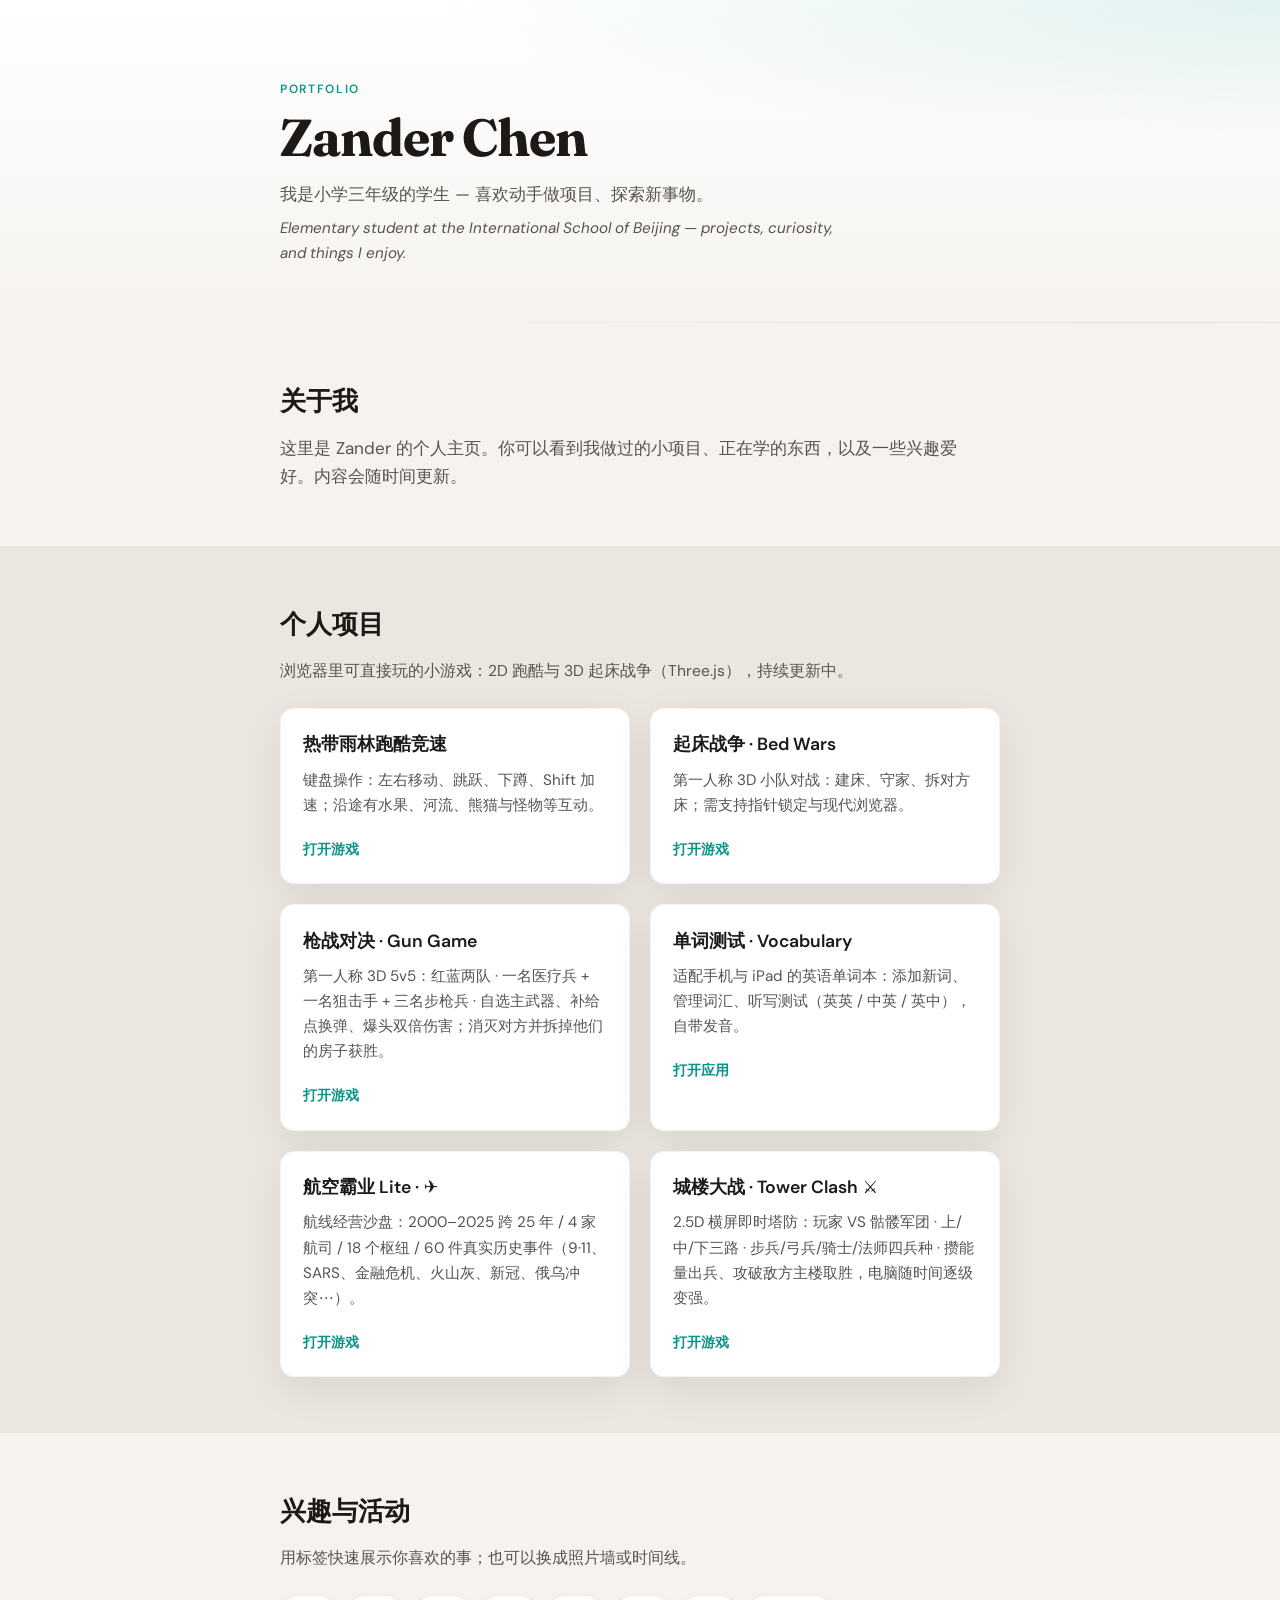
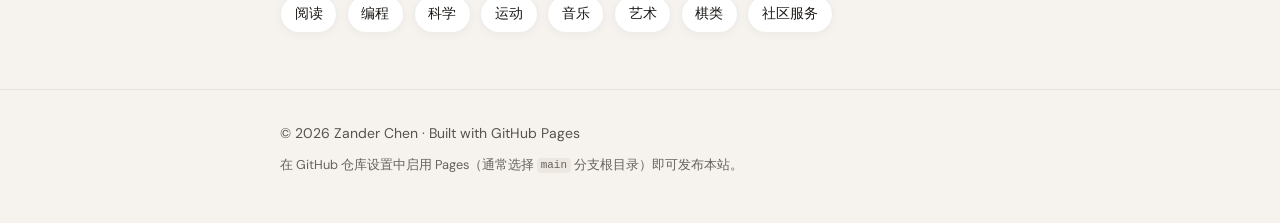
==== index.html @ 089a249d "feat(towerclash): 2.5D 横屏即时塔防新游戏 + 主页卡片 城楼大战 · Tower Clash —— 玩家 VS 骷髅军团，三路战线： - 三路 + 每方 3 城楼 + 主楼；摧" ====
<!DOCTYPE html>
<html lang="zh-Hans">
  <head>
    <meta charset="utf-8" />
    <meta name="viewport" content="width=device-width, initial-scale=1" />
    <meta
      name="description"
      content="Zander Chen — 小学三年级学生，个人项目与兴趣展示。"
    />
    <title>Zander Chen</title>
    <link rel="preconnect" href="https://fonts.googleapis.com" />
    <link rel="preconnect" href="https://fonts.gstatic.com" crossorigin />
    <link
      href="https://fonts.googleapis.com/css2?family=DM+Sans:ital,opsz,wght@0,9..40,400;0,9..40,500;0,9..40,600;0,9..40,700;1,9..40,400&family=Fraunces:opsz,wght@9..144,600;9..144,700&display=swap"
      rel="stylesheet"
    />
    <link rel="stylesheet" href="styles.css" />
  </head>
  <body>
    <a class="skip-link" href="#main">跳到主要内容</a>
    <header class="site-header">
      <div class="wrap">
        <p class="eyebrow">Portfolio</p>
        <h1 class="title">Zander Chen</h1>
        <p class="tagline">
          我是小学三年级的学生 — 喜欢动手做项目、探索新事物。
        </p>
        <p class="tagline-en" lang="en">
          Elementary student at the International School of Beijing — projects,
          curiosity, and things I enjoy.
        </p>
      </div>
    </header>

    <main id="main">
      <section class="section" aria-labelledby="about-heading">
        <div class="wrap">
          <h2 id="about-heading">关于我</h2>
          <p class="lead">
            这里是 Zander 的个人主页。你可以看到我做过的小项目、正在学的东西，以及一些兴趣爱好。内容会随时间更新。
          </p>
        </div>
      </section>

      <section class="section section--tint" aria-labelledby="projects-heading">
        <div class="wrap">
          <h2 id="projects-heading">个人项目</h2>
          <p class="section-intro">
            浏览器里可直接玩的小游戏：2D 跑酷与 3D 起床战争（Three.js），持续更新中。
          </p>
          <ul class="card-grid">
            <li>
              <article class="card">
                <h3>热带雨林跑酷竞速</h3>
                <p>
                  键盘操作：左右移动、跳跃、下蹲、Shift 加速；沿途有水果、河流、熊猫与怪物等互动。
                </p>
                <a class="card-link" href="parkour/parkour-race.html"
                  >打开游戏</a
                >
              </article>
            </li>
            <li>
              <article class="card">
                <h3>起床战争 · Bed Wars</h3>
                <p>
                  第一人称 3D 小队对战：建床、守家、拆对方床；需支持指针锁定与现代浏览器。
                </p>
                <a class="card-link" href="bedwar/index.html">打开游戏</a>
              </article>
            </li>
            <li>
              <article class="card">
                <h3>枪战对决 · Gun Game</h3>
                <p>
                  第一人称 3D 5v5：红蓝两队 · 一名医疗兵 + 一名狙击手 + 三名步枪兵 · 自选主武器、补给点换弹、爆头双倍伤害；消灭对方并拆掉他们的房子获胜。
                </p>
                <a class="card-link" href="gungame/index.html">打开游戏</a>
              </article>
            </li>
            <li>
              <article class="card">
                <h3>单词测试 · Vocabulary</h3>
                <p>
                  适配手机与 iPad 的英语单词本：添加新词、管理词汇、听写测试（英英 / 中英 / 英中），自带发音。
                </p>
                <a class="card-link" href="vocabulary/index.html">打开应用</a>
              </article>
            </li>
            <li>
              <article class="card">
                <h3>航空霸业 Lite · ✈️</h3>
                <p>
                  航线经营沙盘：2000–2025 跨 25 年 / 4 家航司 / 18 个枢纽 / 60 件真实历史事件（9·11、SARS、金融危机、火山灰、新冠、俄乌冲突⋯）。
                </p>
                <a class="card-link" href="airline/index.html">打开游戏</a>
              </article>
            </li>
            <li>
              <article class="card">
                <h3>城楼大战 · Tower Clash ⚔️</h3>
                <p>
                  2.5D 横屏即时塔防：玩家 VS 骷髅军团 · 上/中/下三路 · 步兵/弓兵/骑士/法师四兵种 · 攒能量出兵、攻破敌方主楼取胜，电脑随时间逐级变强。
                </p>
                <a class="card-link" href="towerclash/index.html">打开游戏</a>
              </article>
            </li>
          </ul>
        </div>
      </section>

      <section class="section" aria-labelledby="interests-heading">
        <div class="wrap">
          <h2 id="interests-heading">兴趣与活动</h2>
          <p class="section-intro">
            用标签快速展示你喜欢的事；也可以换成照片墙或时间线。
          </p>
          <ul class="tags" aria-label="兴趣标签">
            <li><span class="tag">阅读</span></li>
            <li><span class="tag">编程</span></li>
            <li><span class="tag">科学</span></li>
            <li><span class="tag">运动</span></li>
            <li><span class="tag">音乐</span></li>
            <li><span class="tag">艺术</span></li>
            <li><span class="tag">棋类</span></li>
            <li><span class="tag">社区服务</span></li>
          </ul>
        </div>
      </section>
    </main>

    <footer class="site-footer">
      <div class="wrap">
        <p>
          © <span id="year"></span> Zander Chen ·
          <span lang="en">Built with GitHub Pages</span>
        </p>
        <p class="footer-note">
          在 GitHub 仓库设置中启用 Pages（通常选择 <code>main</code> 分支根目录）即可发布本站。
        </p>
      </div>
    </footer>
    <script>
      document.getElementById("year").textContent = new Date().getFullYear();
    </script>
  </body>
</html>
---- styles.css ----
:root {
  --bg: #f6f3ef;
  --bg-tint: #ebe6df;
  --ink: #1c1917;
  --muted: #57534e;
  --accent: #0d9488;
  --accent-soft: rgba(13, 148, 136, 0.12);
  --card: #ffffff;
  --shadow: 0 12px 40px rgba(28, 25, 23, 0.08);
  --radius: 14px;
  --font-sans: "DM Sans", system-ui, sans-serif;
  --font-display: "Fraunces", Georgia, serif;
}

*,
*::before,
*::after {
  box-sizing: border-box;
}

html {
  scroll-behavior: smooth;
}

@media (prefers-reduced-motion: reduce) {
  html {
    scroll-behavior: auto;
  }
}

body {
  margin: 0;
  font-family: var(--font-sans);
  font-size: 1.0625rem;
  line-height: 1.65;
  color: var(--ink);
  background: var(--bg);
}

.skip-link {
  position: absolute;
  left: -9999px;
  top: 0;
  padding: 0.75rem 1rem;
  background: var(--ink);
  color: #fff;
  z-index: 100;
}

.skip-link:focus {
  left: 1rem;
  top: 1rem;
}

.wrap {
  width: min(100% - 2rem, 720px);
  margin-inline: auto;
}

.site-header {
  padding: clamp(3rem, 10vw, 5rem) 0 clamp(2.5rem, 6vw, 3.5rem);
  background:
    radial-gradient(
      ellipse 120% 80% at 100% 0%,
      var(--accent-soft),
      transparent 55%
    ),
    linear-gradient(180deg, #fff 0%, var(--bg) 100%);
  border-bottom: 1px solid rgba(28, 25, 23, 0.06);
}

.eyebrow {
  margin: 0 0 0.5rem;
  font-size: 0.75rem;
  font-weight: 600;
  letter-spacing: 0.14em;
  text-transform: uppercase;
  color: var(--accent);
}

.title {
  margin: 0 0 0.75rem;
  font-family: var(--font-display);
  font-size: clamp(2.25rem, 6vw, 3.25rem);
  font-weight: 700;
  line-height: 1.15;
  letter-spacing: -0.02em;
}

.tagline {
  margin: 0 0 0.5rem;
  max-width: 36em;
  color: var(--muted);
}

.tagline-en {
  margin: 0;
  max-width: 38em;
  font-size: 0.95rem;
  color: var(--muted);
  font-style: italic;
}

.nowrap {
  white-space: nowrap;
}

.section {
  padding: clamp(2.5rem, 6vw, 3.5rem) 0;
}

.section--tint {
  background: var(--bg-tint);
}

.section h2 {
  margin: 0 0 0.75rem;
  font-family: var(--font-display);
  font-size: 1.65rem;
  font-weight: 600;
}

.lead,
.section-intro {
  margin: 0;
  color: var(--muted);
  max-width: 40em;
}

.section-intro {
  margin-bottom: 1.5rem;
  font-size: 0.98rem;
}

.card-grid {
  list-style: none;
  margin: 0;
  padding: 0;
  display: grid;
  gap: 1.25rem;
}

@media (min-width: 560px) {
  .card-grid {
    grid-template-columns: repeat(auto-fill, minmax(260px, 1fr));
  }
}

.card {
  height: 100%;
  margin: 0;
  padding: 1.35rem 1.4rem;
  background: var(--card);
  border-radius: var(--radius);
  box-shadow: var(--shadow);
  border: 1px solid rgba(28, 25, 23, 0.05);
  transition: transform 0.2s ease, box-shadow 0.2s ease;
}

.card:hover {
  transform: translateY(-2px);
  box-shadow: 0 16px 48px rgba(28, 25, 23, 0.1);
}

@media (prefers-reduced-motion: reduce) {
  .card:hover {
    transform: none;
  }
}

.card h3 {
  margin: 0 0 0.5rem;
  font-size: 1.1rem;
  font-weight: 600;
}

.card p {
  margin: 0 0 1rem;
  font-size: 0.95rem;
  color: var(--muted);
}

.card-link {
  font-weight: 600;
  font-size: 0.9rem;
  color: var(--accent);
  text-decoration: none;
}

.card-link:hover {
  text-decoration: underline;
}

.card-link--soon {
  opacity: 0.55;
  cursor: default;
}

.tags {
  list-style: none;
  margin: 0;
  padding: 0;
  display: flex;
  flex-wrap: wrap;
  gap: 0.6rem;
}

.tag {
  display: inline-block;
  padding: 0.4rem 0.85rem;
  font-size: 0.9rem;
  font-weight: 500;
  background: var(--card);
  border-radius: 999px;
  border: 1px solid rgba(28, 25, 23, 0.08);
  box-shadow: 0 2px 8px rgba(28, 25, 23, 0.04);
}

.site-footer {
  padding: 2rem 0 2.5rem;
  border-top: 1px solid rgba(28, 25, 23, 0.08);
  font-size: 0.875rem;
  color: var(--muted);
}

.site-footer p {
  margin: 0 0 0.5rem;
}

.footer-note {
  max-width: 40em;
  font-size: 0.8rem;
  opacity: 0.9;
}

.site-footer code {
  font-size: 0.85em;
  padding: 0.1em 0.35em;
  background: var(--bg-tint);
  border-radius: 4px;
}
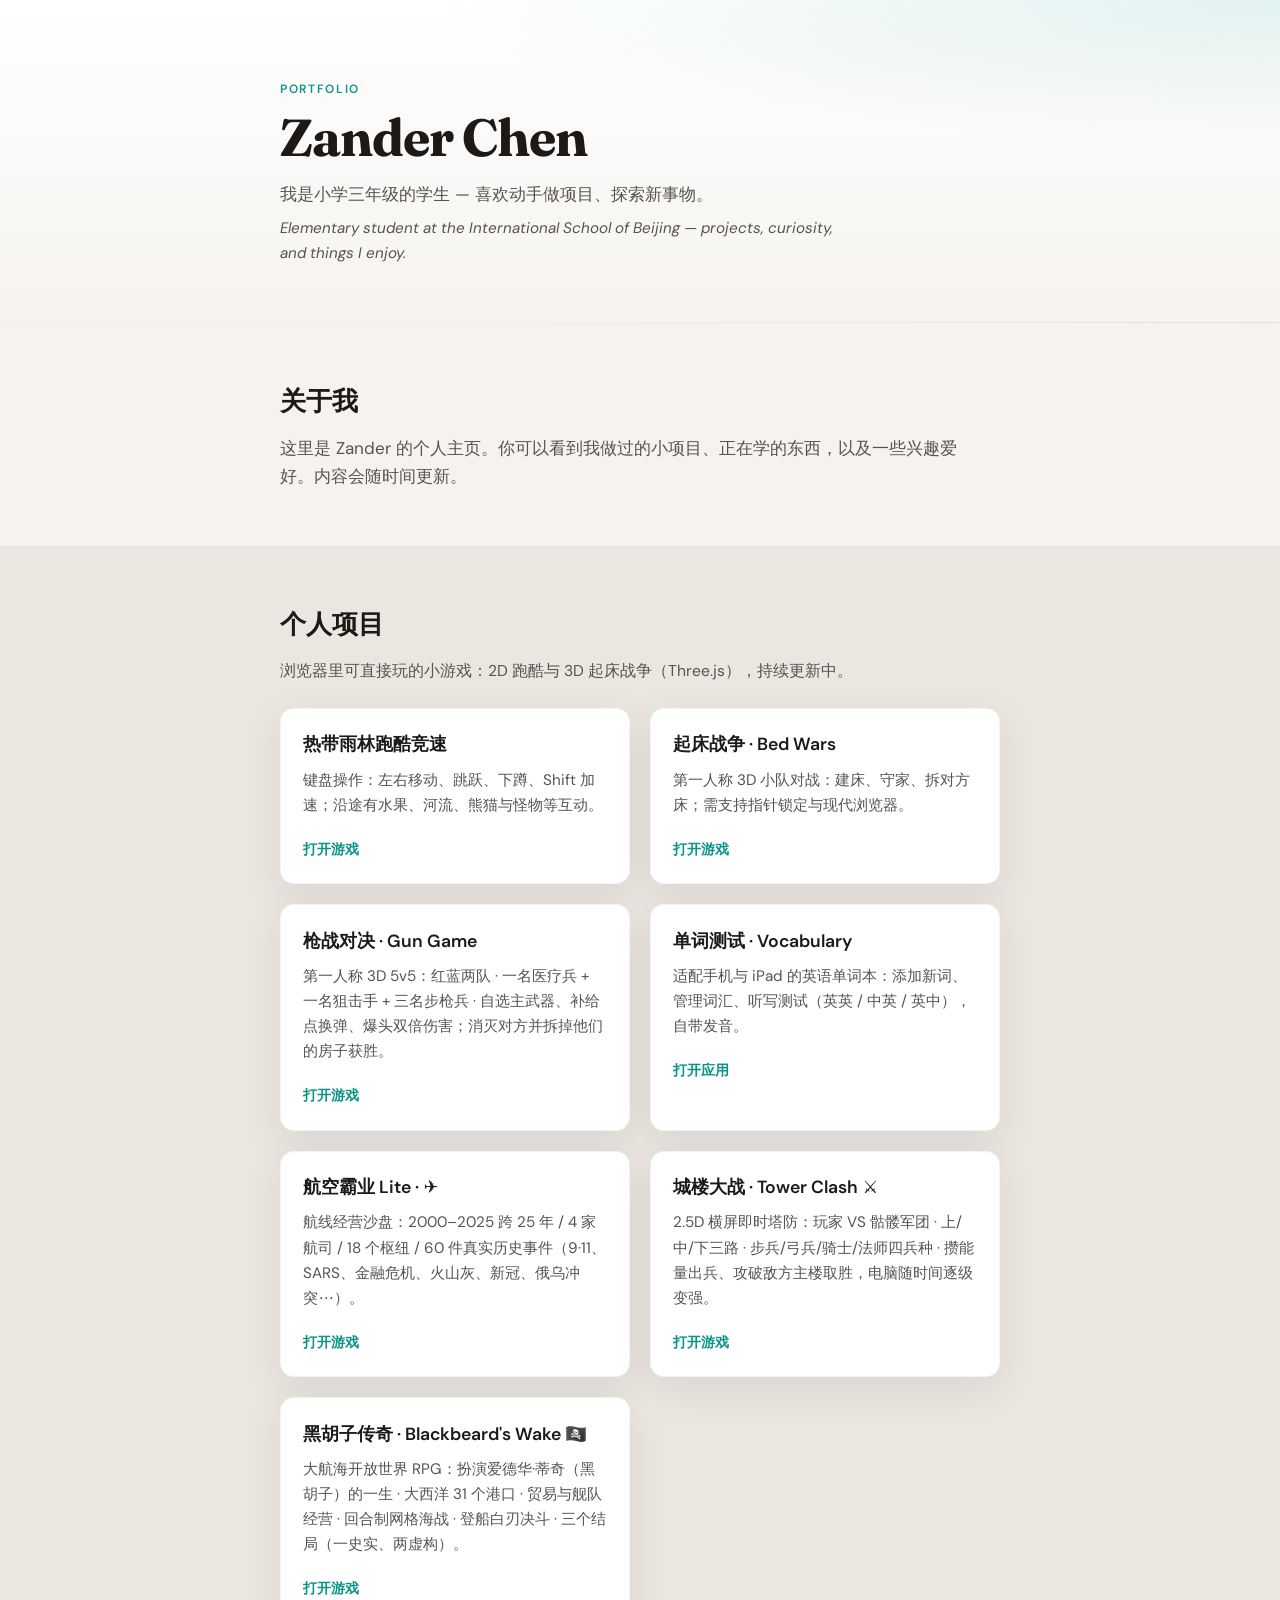
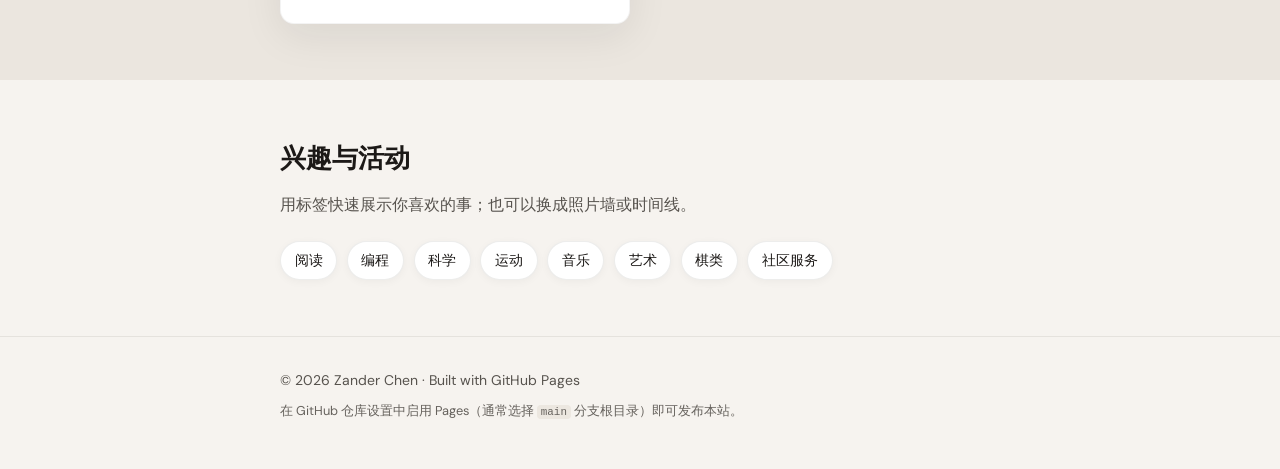
==== commit 6202d234: "feat(blackbeard): 新增大航海开放世界 RPG「黑胡子传奇」+ 主页卡片 以《大航海时代2》为模板，主线扮演爱德华·蒂奇（黑胡子）一生，含三个结局： - 主线 7 章：布里斯托尔学徒 " ====
--- a/index.html
+++ b/index.html
@@ -105,6 +105,15 @@
                 <a class="card-link" href="towerclash/index.html">打开游戏</a>
               </article>
             </li>
+            <li>
+              <article class="card">
+                <h3>黑胡子传奇 · Blackbeard's Wake 🏴‍☠️</h3>
+                <p>
+                  大航海开放世界 RPG：扮演爱德华·蒂奇（黑胡子）的一生 · 大西洋 31 个港口 · 贸易与舰队经营 · 回合制网格海战 · 登船白刃决斗 · 三个结局（一史实、两虚构）。
+                </p>
+                <a class="card-link" href="blackbeard/index.html">打开游戏</a>
+              </article>
+            </li>
           </ul>
         </div>
       </section>
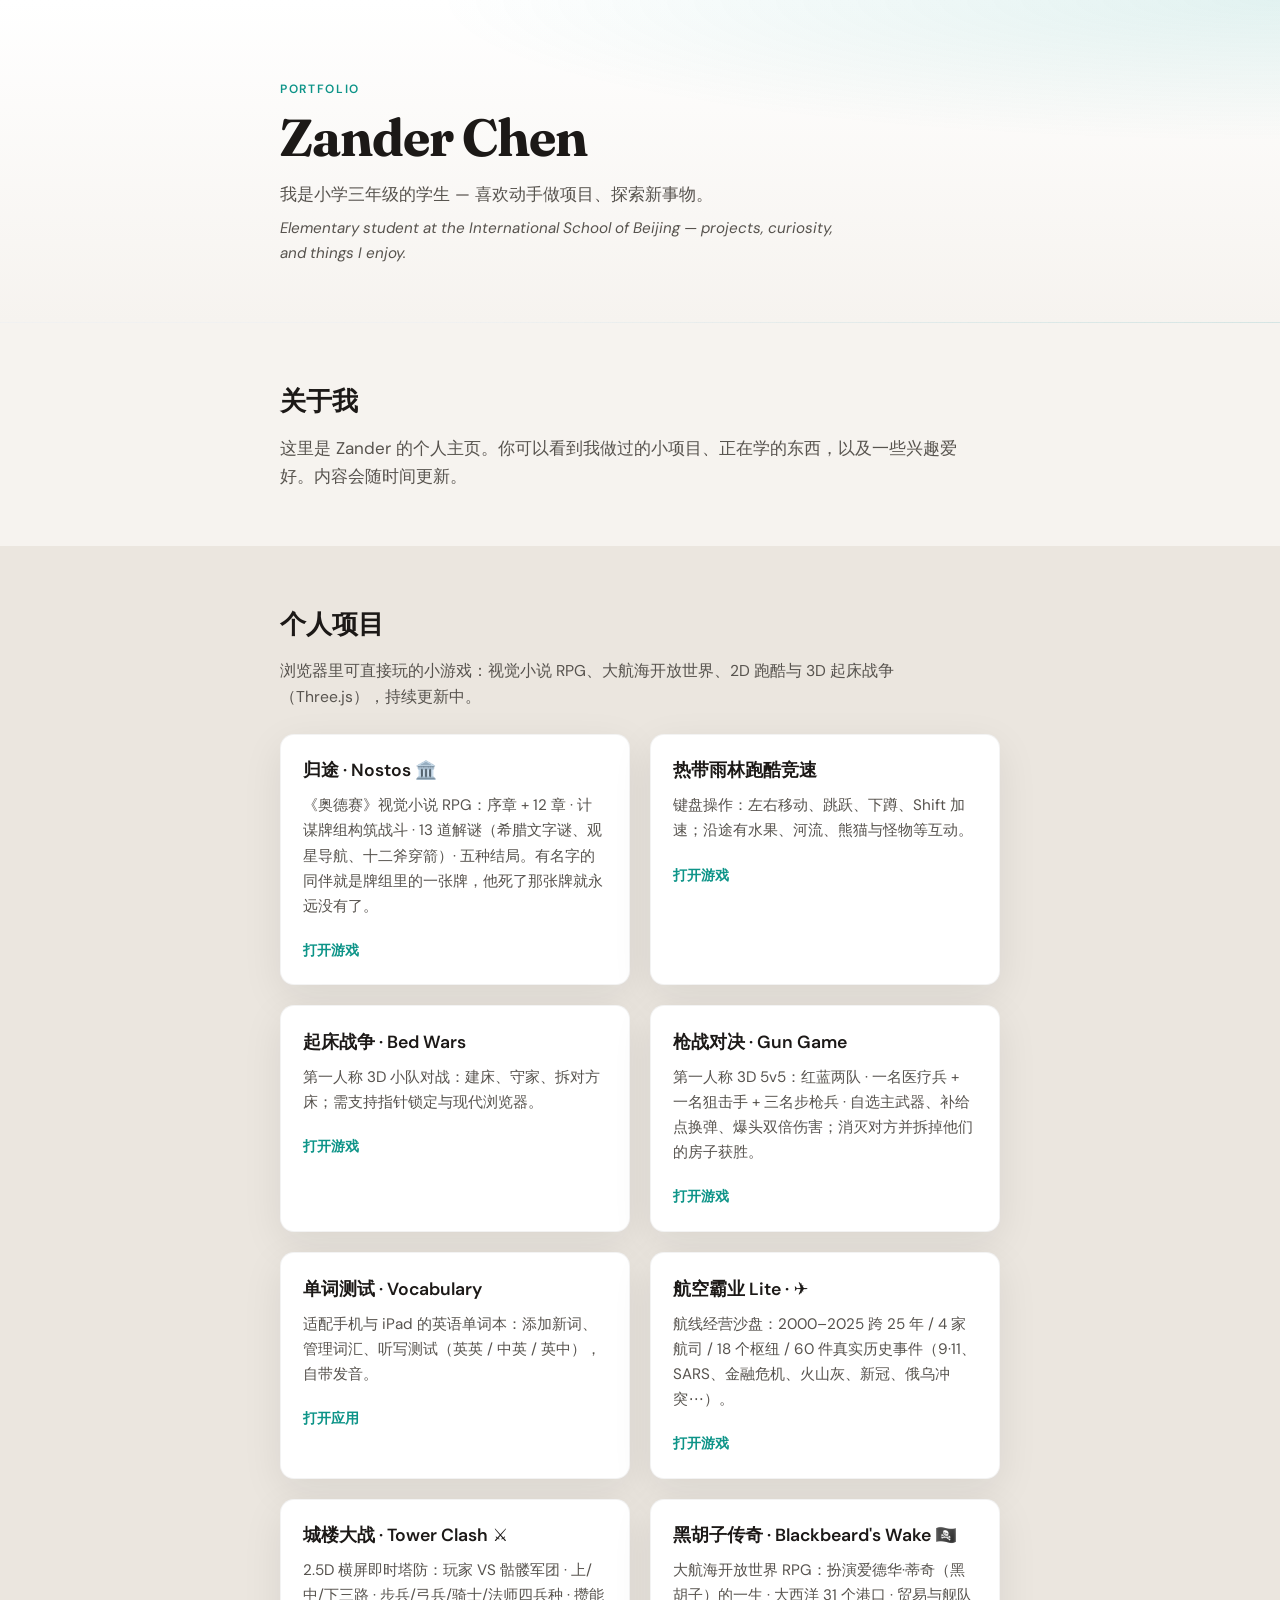
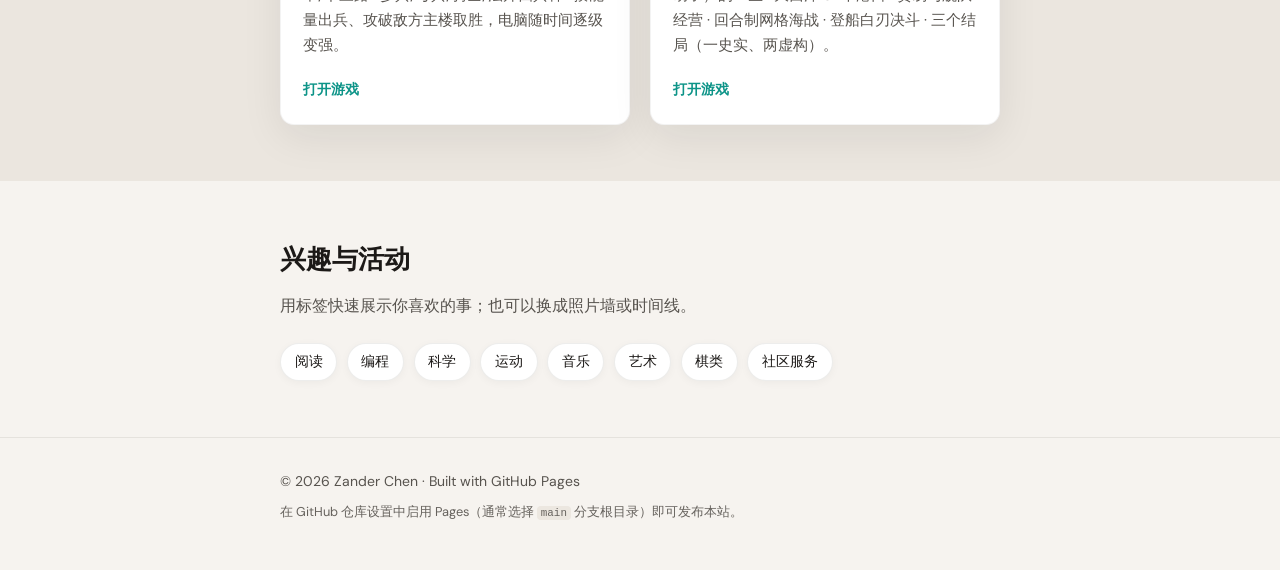
==== commit 27634973: "feat(odyssey): 新增《奥德赛》视觉小说 RPG「归途 · Nostos」+ 主页卡片 序章 + 12 章 + 尾声，五种结局。全部画面用 canvas 程序化绘制， 零图片/音频资源（沿" ====
--- a/index.html
+++ b/index.html
@@ -46,9 +46,19 @@
         <div class="wrap">
           <h2 id="projects-heading">个人项目</h2>
           <p class="section-intro">
-            浏览器里可直接玩的小游戏：2D 跑酷与 3D 起床战争（Three.js），持续更新中。
+            浏览器里可直接玩的小游戏：视觉小说 RPG、大航海开放世界、2D 跑酷与 3D 起床战争（Three.js），持续更新中。
           </p>
           <ul class="card-grid">
+            <li>
+              <article class="card">
+                <h3>归途 · Nostos 🏛️</h3>
+                <p>
+                  《奥德赛》视觉小说 RPG：序章 + 12 章 · 计谋牌组构筑战斗 · 13 道解谜（希腊文字谜、观星导航、十二斧穿箭）·
+                  五种结局。有名字的同伴就是牌组里的一张牌，他死了那张牌就永远没有了。
+                </p>
+                <a class="card-link" href="odyssey/index.html">打开游戏</a>
+              </article>
+            </li>
             <li>
               <article class="card">
                 <h3>热带雨林跑酷竞速</h3>
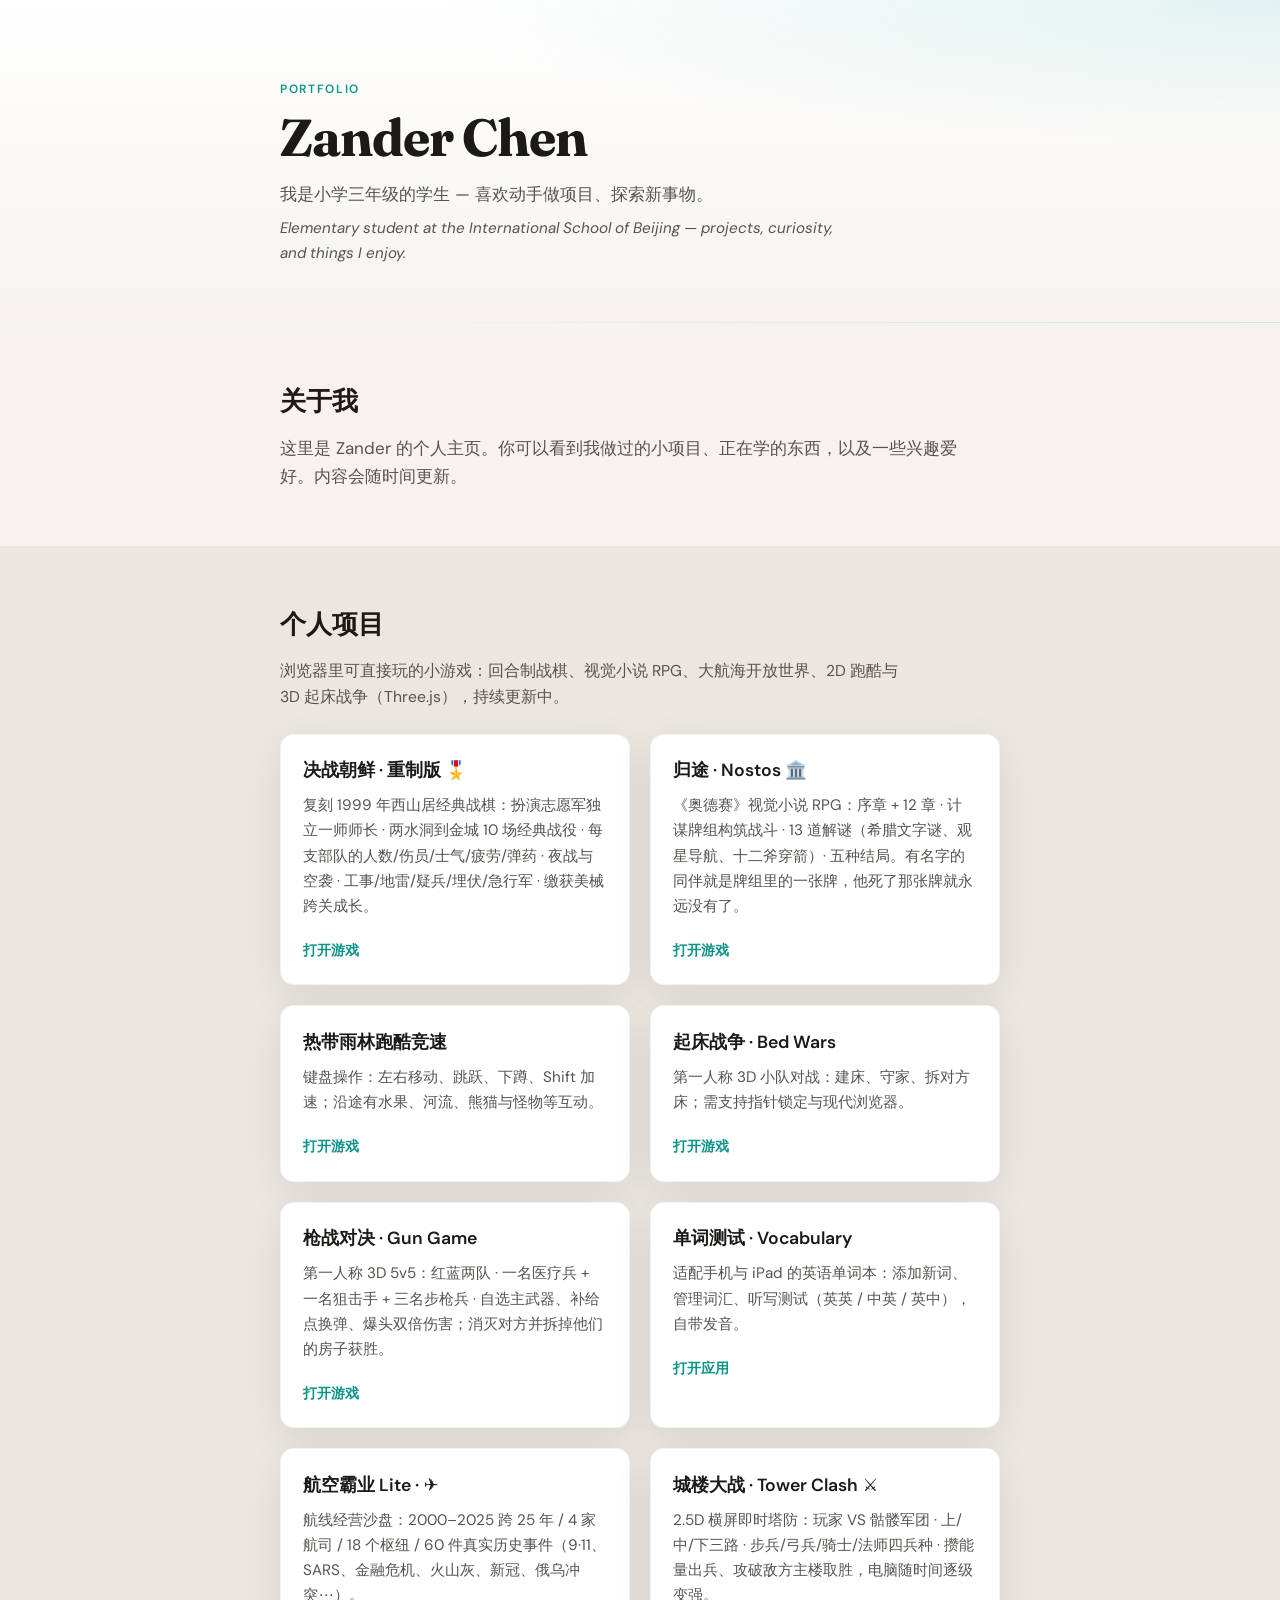
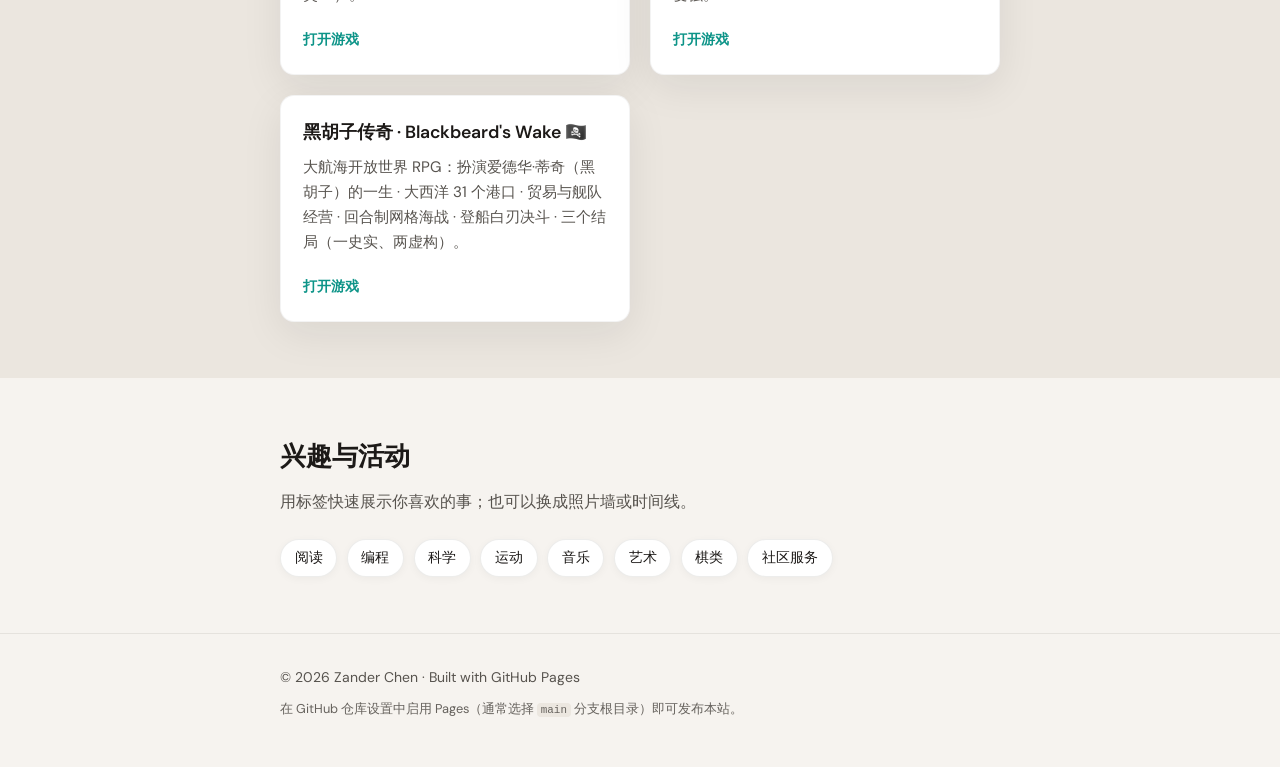
==== commit 3fdbf83f: "feat(korea): 新增《决战朝鲜》回合制战棋重制版 + 主页卡片 复刻 1999 年西山居《决战朝鲜》的玩法：扮演志愿军独立一师师长（主角兵种四选一）， 带成天舒/傅国梓/岳纫/杜乐辉四名部下" ====
--- a/index.html
+++ b/index.html
@@ -46,9 +46,18 @@
         <div class="wrap">
           <h2 id="projects-heading">个人项目</h2>
           <p class="section-intro">
-            浏览器里可直接玩的小游戏：视觉小说 RPG、大航海开放世界、2D 跑酷与 3D 起床战争（Three.js），持续更新中。
+            浏览器里可直接玩的小游戏：回合制战棋、视觉小说 RPG、大航海开放世界、2D 跑酷与 3D 起床战争（Three.js），持续更新中。
           </p>
           <ul class="card-grid">
+            <li>
+              <article class="card">
+                <h3>决战朝鲜 · 重制版 🎖️</h3>
+                <p>
+                  复刻 1999 年西山居经典战棋：扮演志愿军独立一师师长 · 两水洞到金城 10 场经典战役 · 每支部队的人数/伤员/士气/疲劳/弹药 · 夜战与空袭 · 工事/地雷/疑兵/埋伏/急行军 · 缴获美械跨关成长。
+                </p>
+                <a class="card-link" href="korea/index.html">打开游戏</a>
+              </article>
+            </li>
             <li>
               <article class="card">
                 <h3>归途 · Nostos 🏛️</h3>
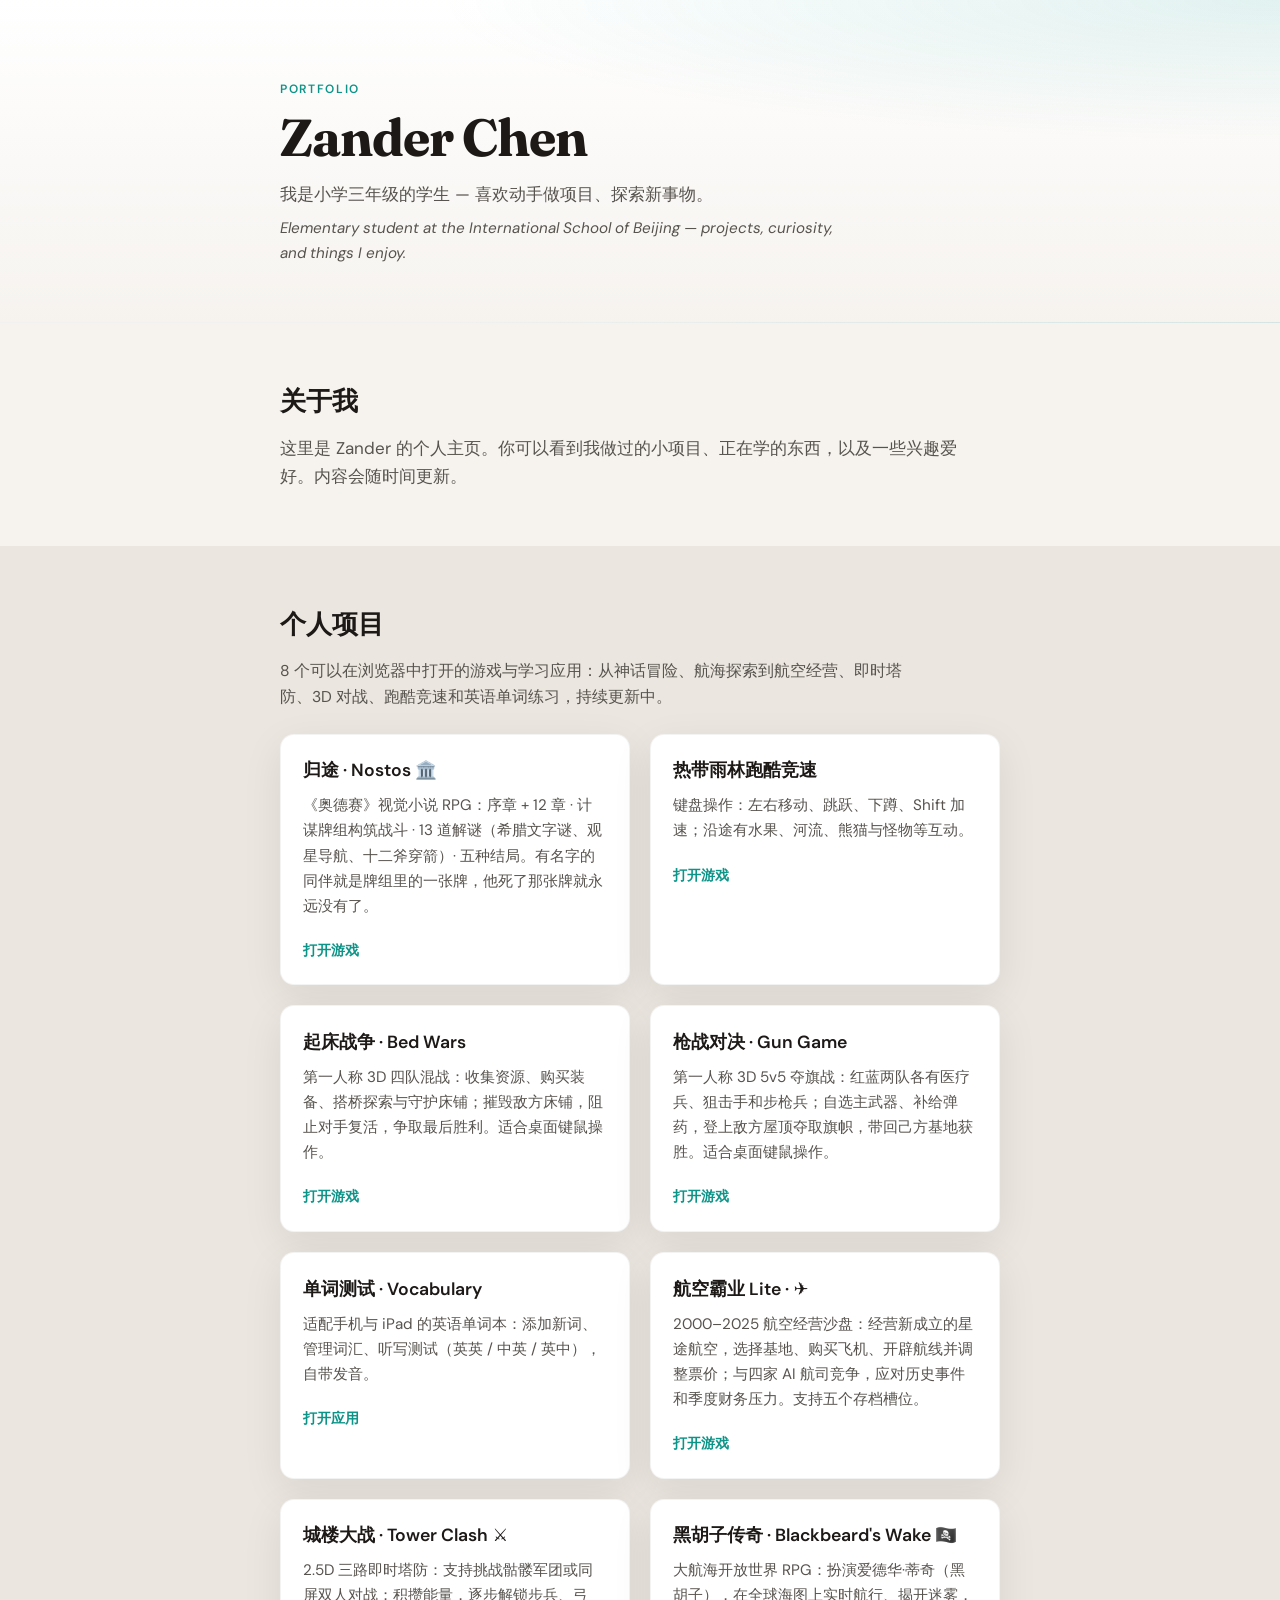
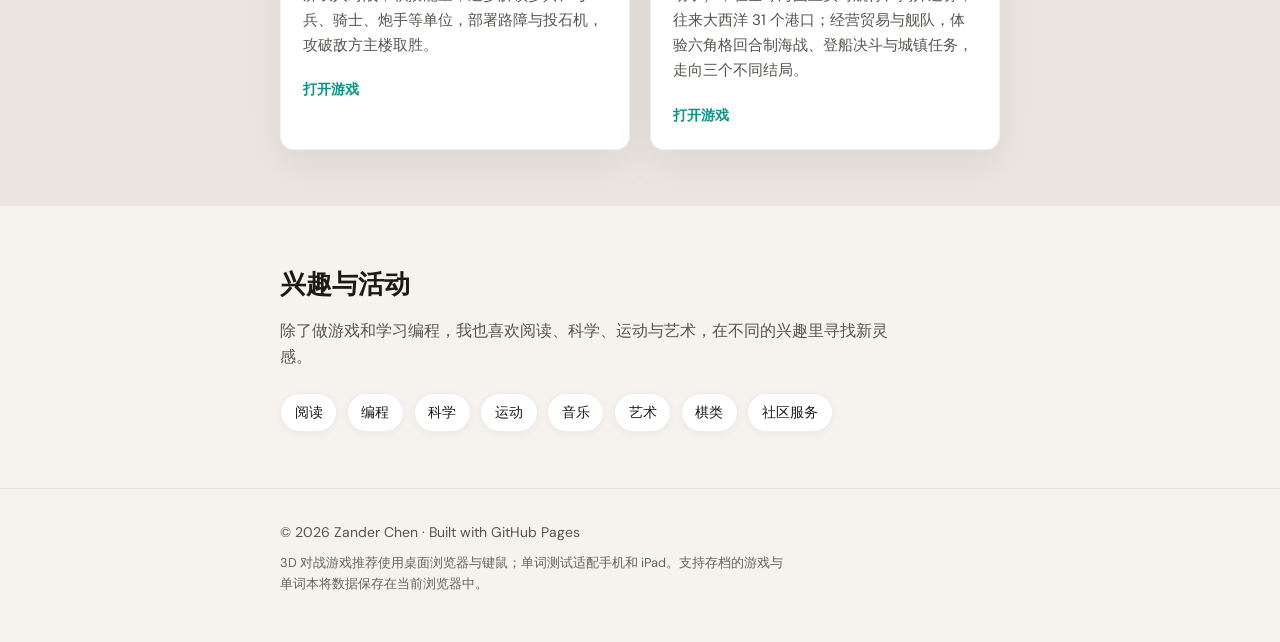
==== commit e0234f4c: "docs: refresh homepage descriptions for current games" ====
--- a/index.html
+++ b/index.html
@@ -5,7 +5,7 @@
     <meta name="viewport" content="width=device-width, initial-scale=1" />
     <meta
       name="description"
-      content="Zander Chen — 小学三年级学生，个人项目与兴趣展示。"
+      content="Zander Chen 的个人主页：探索视觉小说 RPG、航海冒险、航空经营、塔防、3D 对战与跑酷游戏，也可以用单词本练习英语。"
     />
     <title>Zander Chen</title>
     <link rel="preconnect" href="https://fonts.googleapis.com" />
@@ -46,18 +46,9 @@
         <div class="wrap">
           <h2 id="projects-heading">个人项目</h2>
           <p class="section-intro">
-            浏览器里可直接玩的小游戏：回合制战棋、视觉小说 RPG、大航海开放世界、2D 跑酷与 3D 起床战争（Three.js），持续更新中。
+            8 个可以在浏览器中打开的游戏与学习应用：从神话冒险、航海探索到航空经营、即时塔防、3D 对战、跑酷竞速和英语单词练习，持续更新中。
           </p>
           <ul class="card-grid">
-            <li>
-              <article class="card">
-                <h3>决战朝鲜 · 重制版 🎖️</h3>
-                <p>
-                  复刻 1999 年西山居经典战棋：扮演志愿军独立一师师长 · 两水洞到金城 10 场经典战役 · 每支部队的人数/伤员/士气/疲劳/弹药 · 夜战与空袭 · 工事/地雷/疑兵/埋伏/急行军 · 缴获美械跨关成长。
-                </p>
-                <a class="card-link" href="korea/index.html">打开游戏</a>
-              </article>
-            </li>
             <li>
               <article class="card">
                 <h3>归途 · Nostos 🏛️</h3>
@@ -83,7 +74,7 @@
               <article class="card">
                 <h3>起床战争 · Bed Wars</h3>
                 <p>
-                  第一人称 3D 小队对战：建床、守家、拆对方床；需支持指针锁定与现代浏览器。
+                  第一人称 3D 四队混战：收集资源、购买装备、搭桥探索与守护床铺；摧毁敌方床铺，阻止对手复活，争取最后胜利。适合桌面键鼠操作。
                 </p>
                 <a class="card-link" href="bedwar/index.html">打开游戏</a>
               </article>
@@ -92,7 +83,7 @@
               <article class="card">
                 <h3>枪战对决 · Gun Game</h3>
                 <p>
-                  第一人称 3D 5v5：红蓝两队 · 一名医疗兵 + 一名狙击手 + 三名步枪兵 · 自选主武器、补给点换弹、爆头双倍伤害；消灭对方并拆掉他们的房子获胜。
+                  第一人称 3D 5v5 夺旗战：红蓝两队各有医疗兵、狙击手和步枪兵；自选主武器、补给弹药，登上敌方屋顶夺取旗帜，带回己方基地获胜。适合桌面键鼠操作。
                 </p>
                 <a class="card-link" href="gungame/index.html">打开游戏</a>
               </article>
@@ -110,7 +101,7 @@
               <article class="card">
                 <h3>航空霸业 Lite · ✈️</h3>
                 <p>
-                  航线经营沙盘：2000–2025 跨 25 年 / 4 家航司 / 18 个枢纽 / 60 件真实历史事件（9·11、SARS、金融危机、火山灰、新冠、俄乌冲突⋯）。
+                  2000–2025 航空经营沙盘：经营新成立的星途航空，选择基地、购买飞机、开辟航线并调整票价；与四家 AI 航司竞争，应对历史事件和季度财务压力。支持五个存档槽位。
                 </p>
                 <a class="card-link" href="airline/index.html">打开游戏</a>
               </article>
@@ -119,7 +110,7 @@
               <article class="card">
                 <h3>城楼大战 · Tower Clash ⚔️</h3>
                 <p>
-                  2.5D 横屏即时塔防：玩家 VS 骷髅军团 · 上/中/下三路 · 步兵/弓兵/骑士/法师四兵种 · 攒能量出兵、攻破敌方主楼取胜，电脑随时间逐级变强。
+                  2.5D 三路即时塔防：支持挑战骷髅军团或同屏双人对战；积攒能量，逐步解锁步兵、弓兵、骑士、炮手等单位，部署路障与投石机，攻破敌方主楼取胜。
                 </p>
                 <a class="card-link" href="towerclash/index.html">打开游戏</a>
               </article>
@@ -128,7 +119,7 @@
               <article class="card">
                 <h3>黑胡子传奇 · Blackbeard's Wake 🏴‍☠️</h3>
                 <p>
-                  大航海开放世界 RPG：扮演爱德华·蒂奇（黑胡子）的一生 · 大西洋 31 个港口 · 贸易与舰队经营 · 回合制网格海战 · 登船白刃决斗 · 三个结局（一史实、两虚构）。
+                  大航海开放世界 RPG：扮演爱德华·蒂奇（黑胡子），在全球海图上实时航行、揭开迷雾，往来大西洋 31 个港口；经营贸易与舰队，体验六角格回合制海战、登船决斗与城镇任务，走向三个不同结局。
                 </p>
                 <a class="card-link" href="blackbeard/index.html">打开游戏</a>
               </article>
@@ -141,7 +132,7 @@
         <div class="wrap">
           <h2 id="interests-heading">兴趣与活动</h2>
           <p class="section-intro">
-            用标签快速展示你喜欢的事；也可以换成照片墙或时间线。
+            除了做游戏和学习编程，我也喜欢阅读、科学、运动与艺术，在不同的兴趣里寻找新灵感。
           </p>
           <ul class="tags" aria-label="兴趣标签">
             <li><span class="tag">阅读</span></li>
@@ -164,7 +155,7 @@
           <span lang="en">Built with GitHub Pages</span>
         </p>
         <p class="footer-note">
-          在 GitHub 仓库设置中启用 Pages（通常选择 <code>main</code> 分支根目录）即可发布本站。
+          3D 对战游戏推荐使用桌面浏览器与键鼠；单词测试适配手机和 iPad。支持存档的游戏与单词本将数据保存在当前浏览器中。
         </p>
       </div>
     </footer>
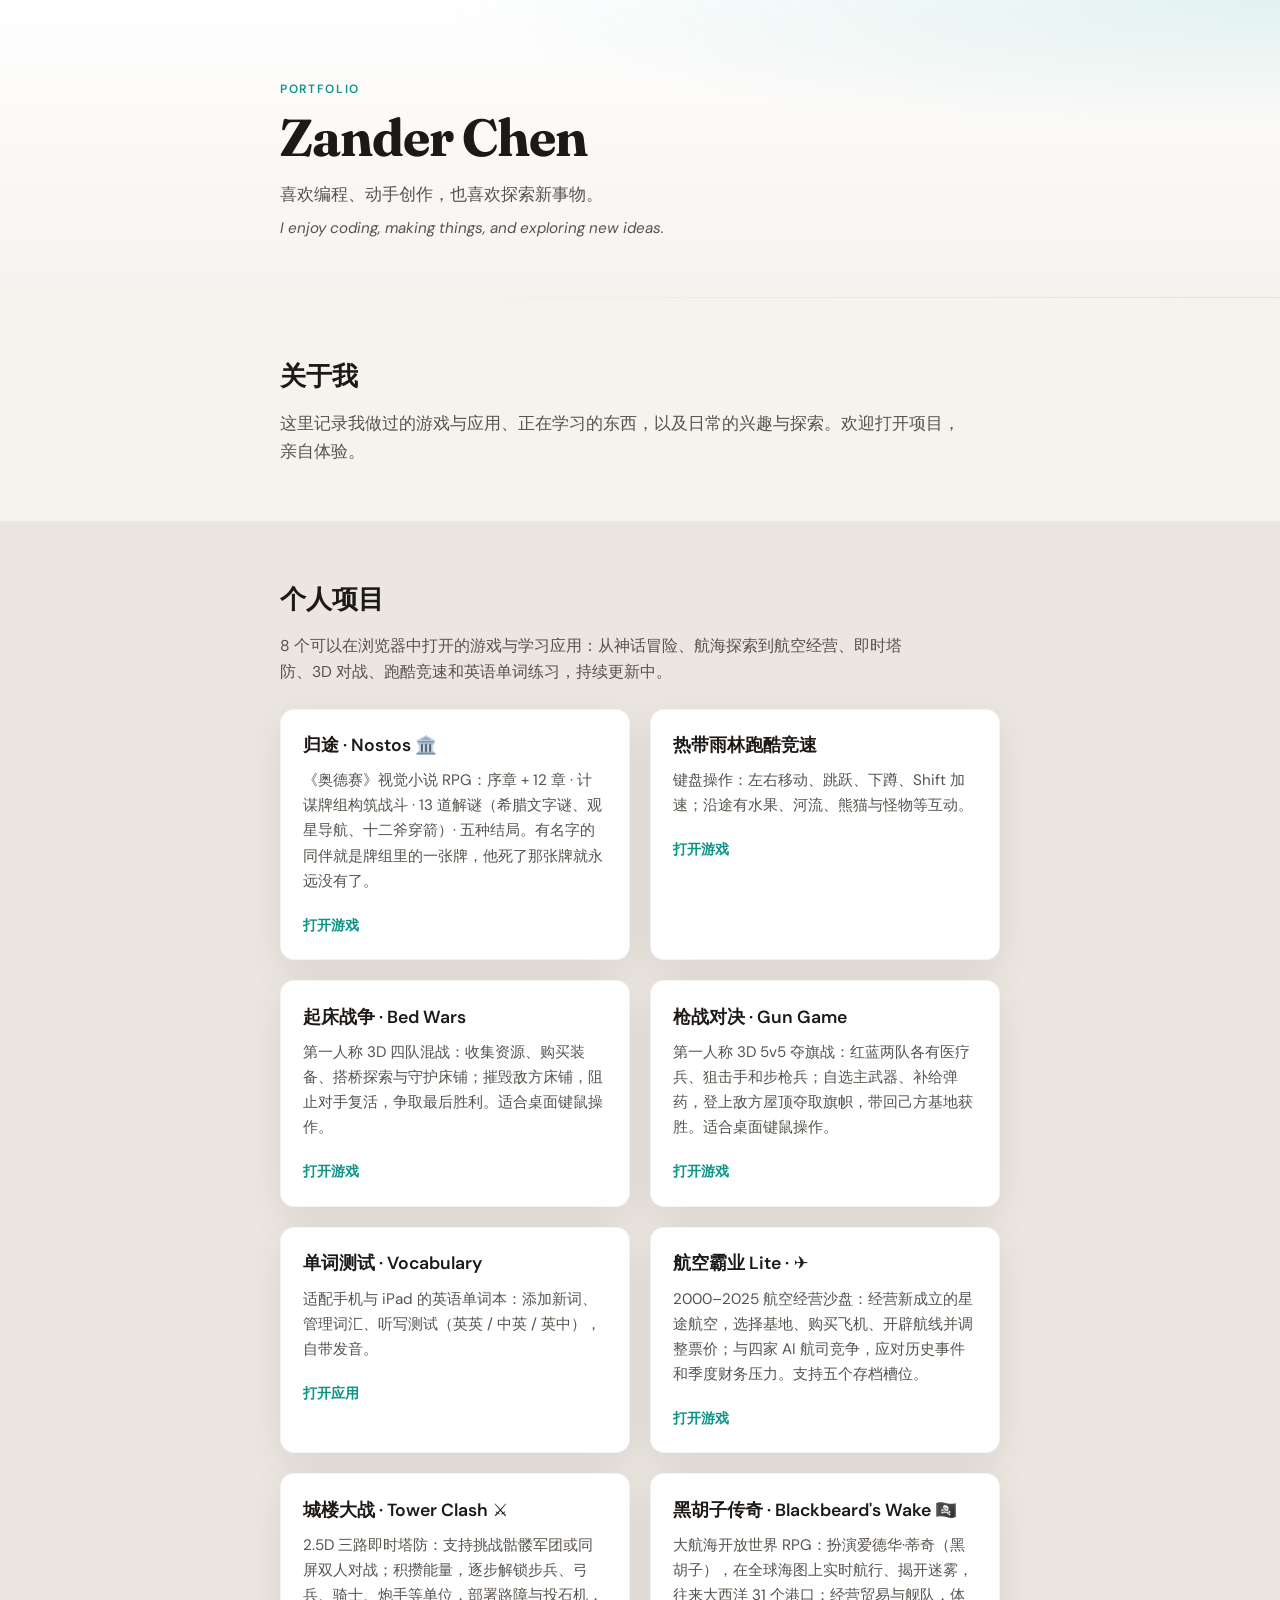
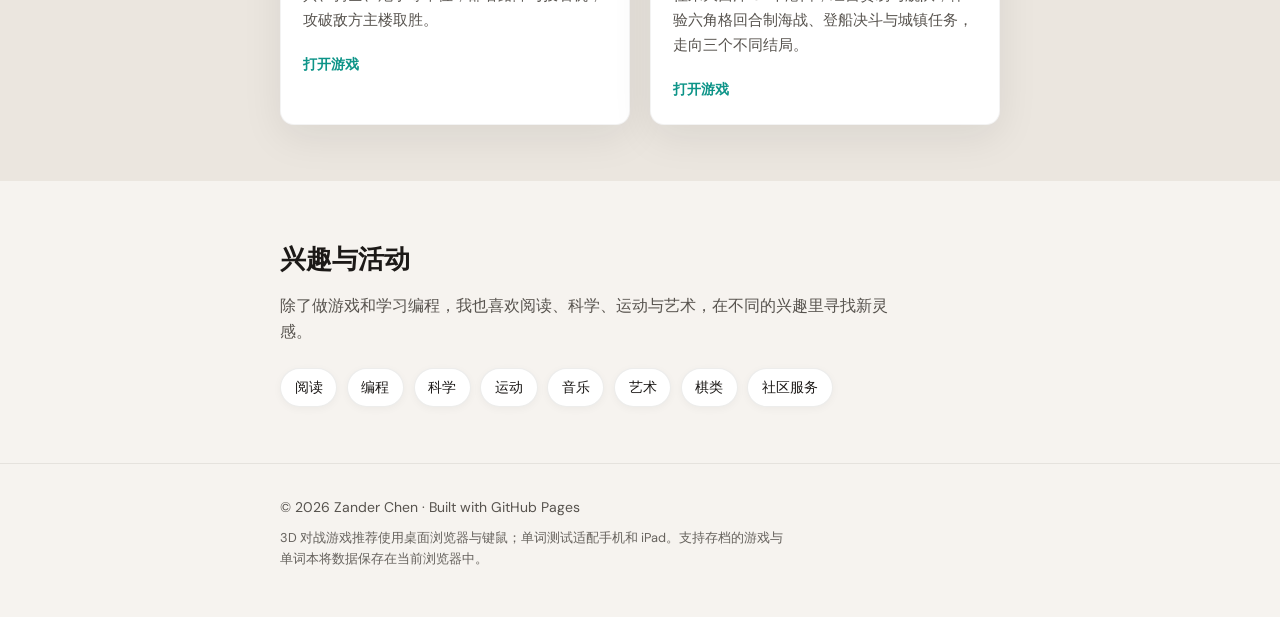
==== commit eed97ae9: "docs: focus homepage introduction on projects and interests" ====
--- a/index.html
+++ b/index.html
@@ -23,11 +23,10 @@
         <p class="eyebrow">Portfolio</p>
         <h1 class="title">Zander Chen</h1>
         <p class="tagline">
-          我是小学三年级的学生 — 喜欢动手做项目、探索新事物。
+          喜欢编程、动手创作，也喜欢探索新事物。
         </p>
         <p class="tagline-en" lang="en">
-          Elementary student at the International School of Beijing — projects,
-          curiosity, and things I enjoy.
+          I enjoy coding, making things, and exploring new ideas.
         </p>
       </div>
     </header>
@@ -37,7 +36,7 @@
         <div class="wrap">
           <h2 id="about-heading">关于我</h2>
           <p class="lead">
-            这里是 Zander 的个人主页。你可以看到我做过的小项目、正在学的东西，以及一些兴趣爱好。内容会随时间更新。
+            这里记录我做过的游戏与应用、正在学习的东西，以及日常的兴趣与探索。欢迎打开项目，亲自体验。
           </p>
         </div>
       </section>
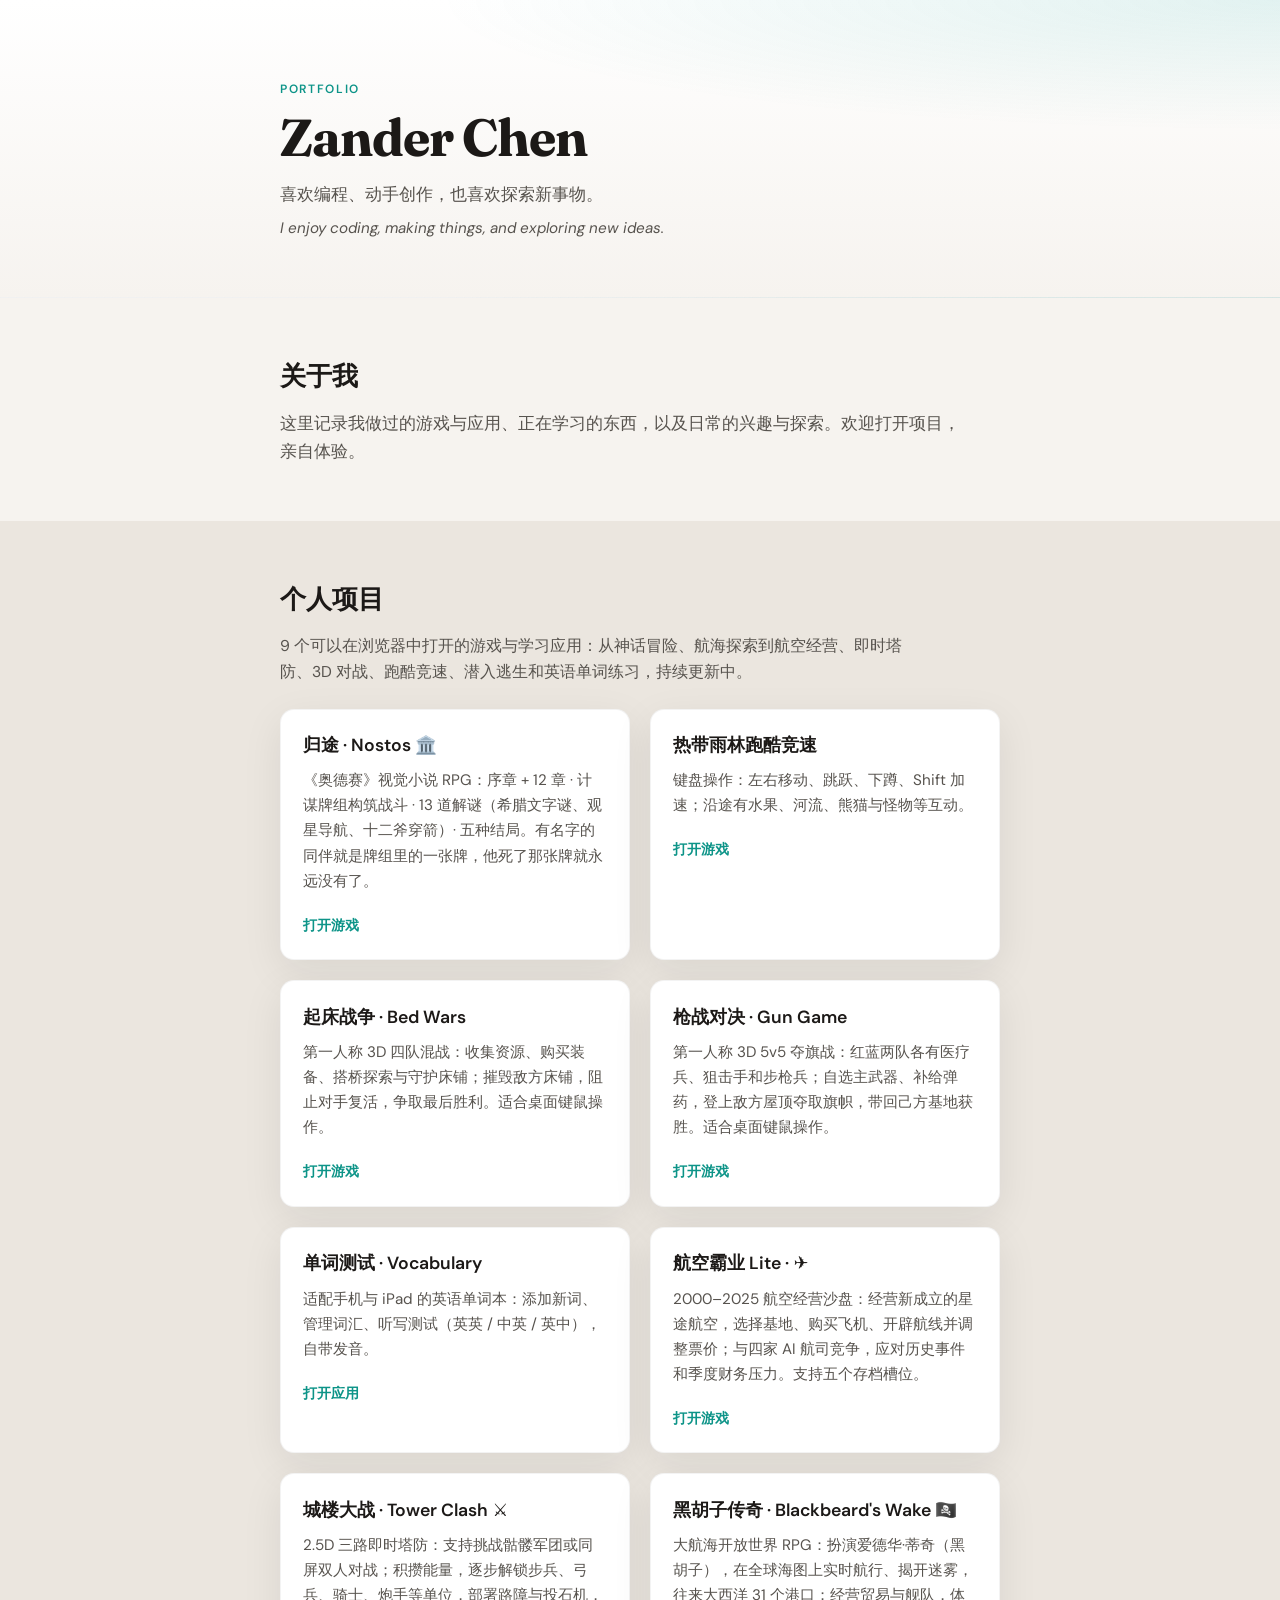
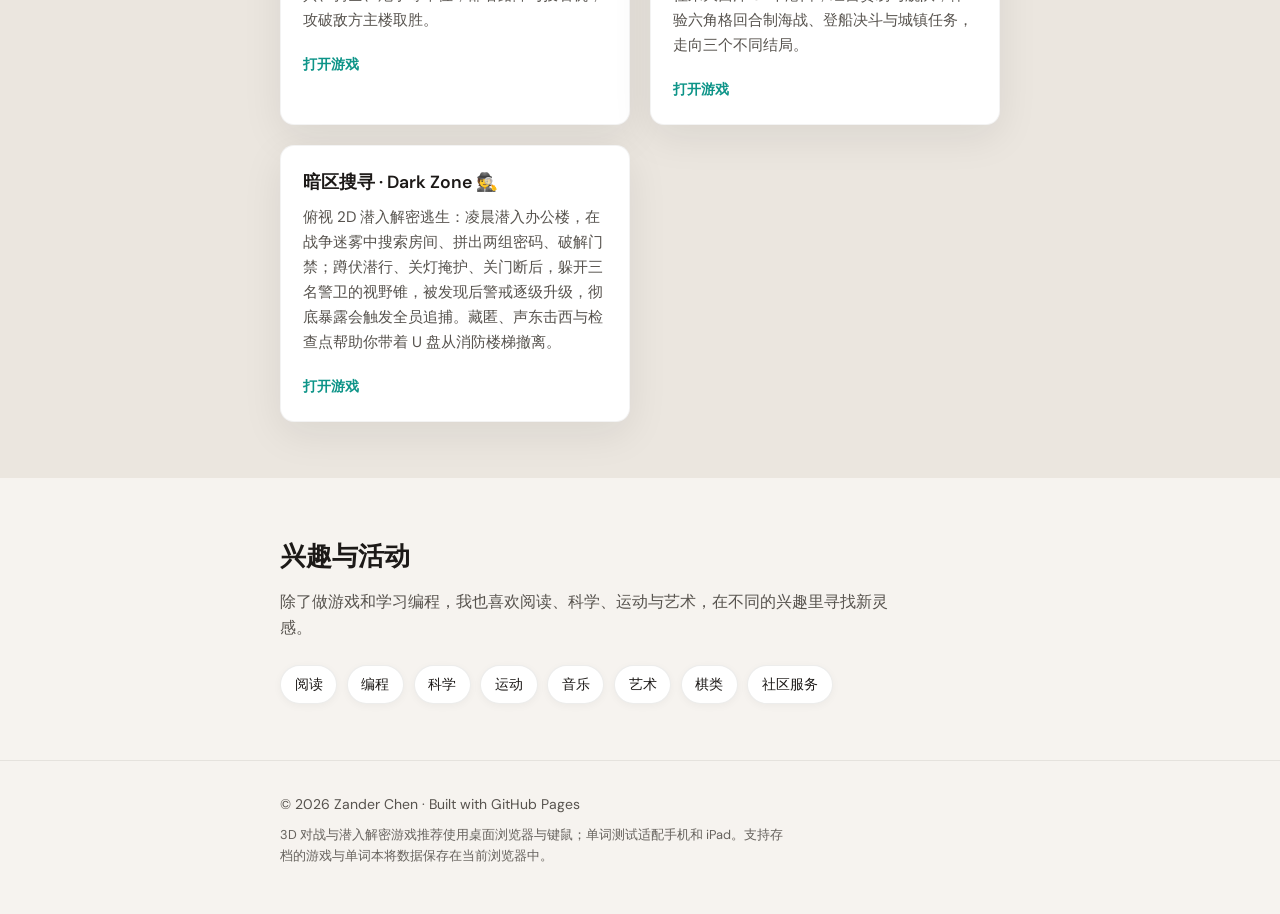
==== commit 5612bf92: "feat: 新增俯视 2D 潜入解密游戏《暗区搜寻 · Dark Zone》EP01 - 战争迷雾与射线挡墙视野、明暗区/蹲伏/半遮挡、四级警戒与群体追捕 - 完整关卡：9 区域 11 门、双密码解密" ====
--- a/index.html
+++ b/index.html
@@ -5,7 +5,7 @@
     <meta name="viewport" content="width=device-width, initial-scale=1" />
     <meta
       name="description"
-      content="Zander Chen 的个人主页：探索视觉小说 RPG、航海冒险、航空经营、塔防、3D 对战与跑酷游戏，也可以用单词本练习英语。"
+      content="Zander Chen 的个人主页：探索视觉小说 RPG、航海冒险、航空经营、塔防、3D 对战、跑酷竞速与潜入解密游戏，也可以用单词本练习英语。"
     />
     <title>Zander Chen</title>
     <link rel="preconnect" href="https://fonts.googleapis.com" />
@@ -45,7 +45,7 @@
         <div class="wrap">
           <h2 id="projects-heading">个人项目</h2>
           <p class="section-intro">
-            8 个可以在浏览器中打开的游戏与学习应用：从神话冒险、航海探索到航空经营、即时塔防、3D 对战、跑酷竞速和英语单词练习，持续更新中。
+            9 个可以在浏览器中打开的游戏与学习应用：从神话冒险、航海探索到航空经营、即时塔防、3D 对战、跑酷竞速、潜入逃生和英语单词练习，持续更新中。
           </p>
           <ul class="card-grid">
             <li>
@@ -123,6 +123,15 @@
                 <a class="card-link" href="blackbeard/index.html">打开游戏</a>
               </article>
             </li>
+            <li>
+              <article class="card">
+                <h3>暗区搜寻 · Dark Zone 🕵️</h3>
+                <p>
+                  俯视 2D 潜入解密逃生：凌晨潜入办公楼，在战争迷雾中搜索房间、拼出两组密码、破解门禁；蹲伏潜行、关灯掩护、关门断后，躲开三名警卫的视野锥，被发现后警戒逐级升级，彻底暴露会触发全员追捕。藏匿、声东击西与检查点帮助你带着 U 盘从消防楼梯撤离。
+                </p>
+                <a class="card-link" href="darkzone/index.html">打开游戏</a>
+              </article>
+            </li>
           </ul>
         </div>
       </section>
@@ -154,7 +163,7 @@
           <span lang="en">Built with GitHub Pages</span>
         </p>
         <p class="footer-note">
-          3D 对战游戏推荐使用桌面浏览器与键鼠；单词测试适配手机和 iPad。支持存档的游戏与单词本将数据保存在当前浏览器中。
+          3D 对战与潜入解密游戏推荐使用桌面浏览器与键鼠；单词测试适配手机和 iPad。支持存档的游戏与单词本将数据保存在当前浏览器中。
         </p>
       </div>
     </footer>
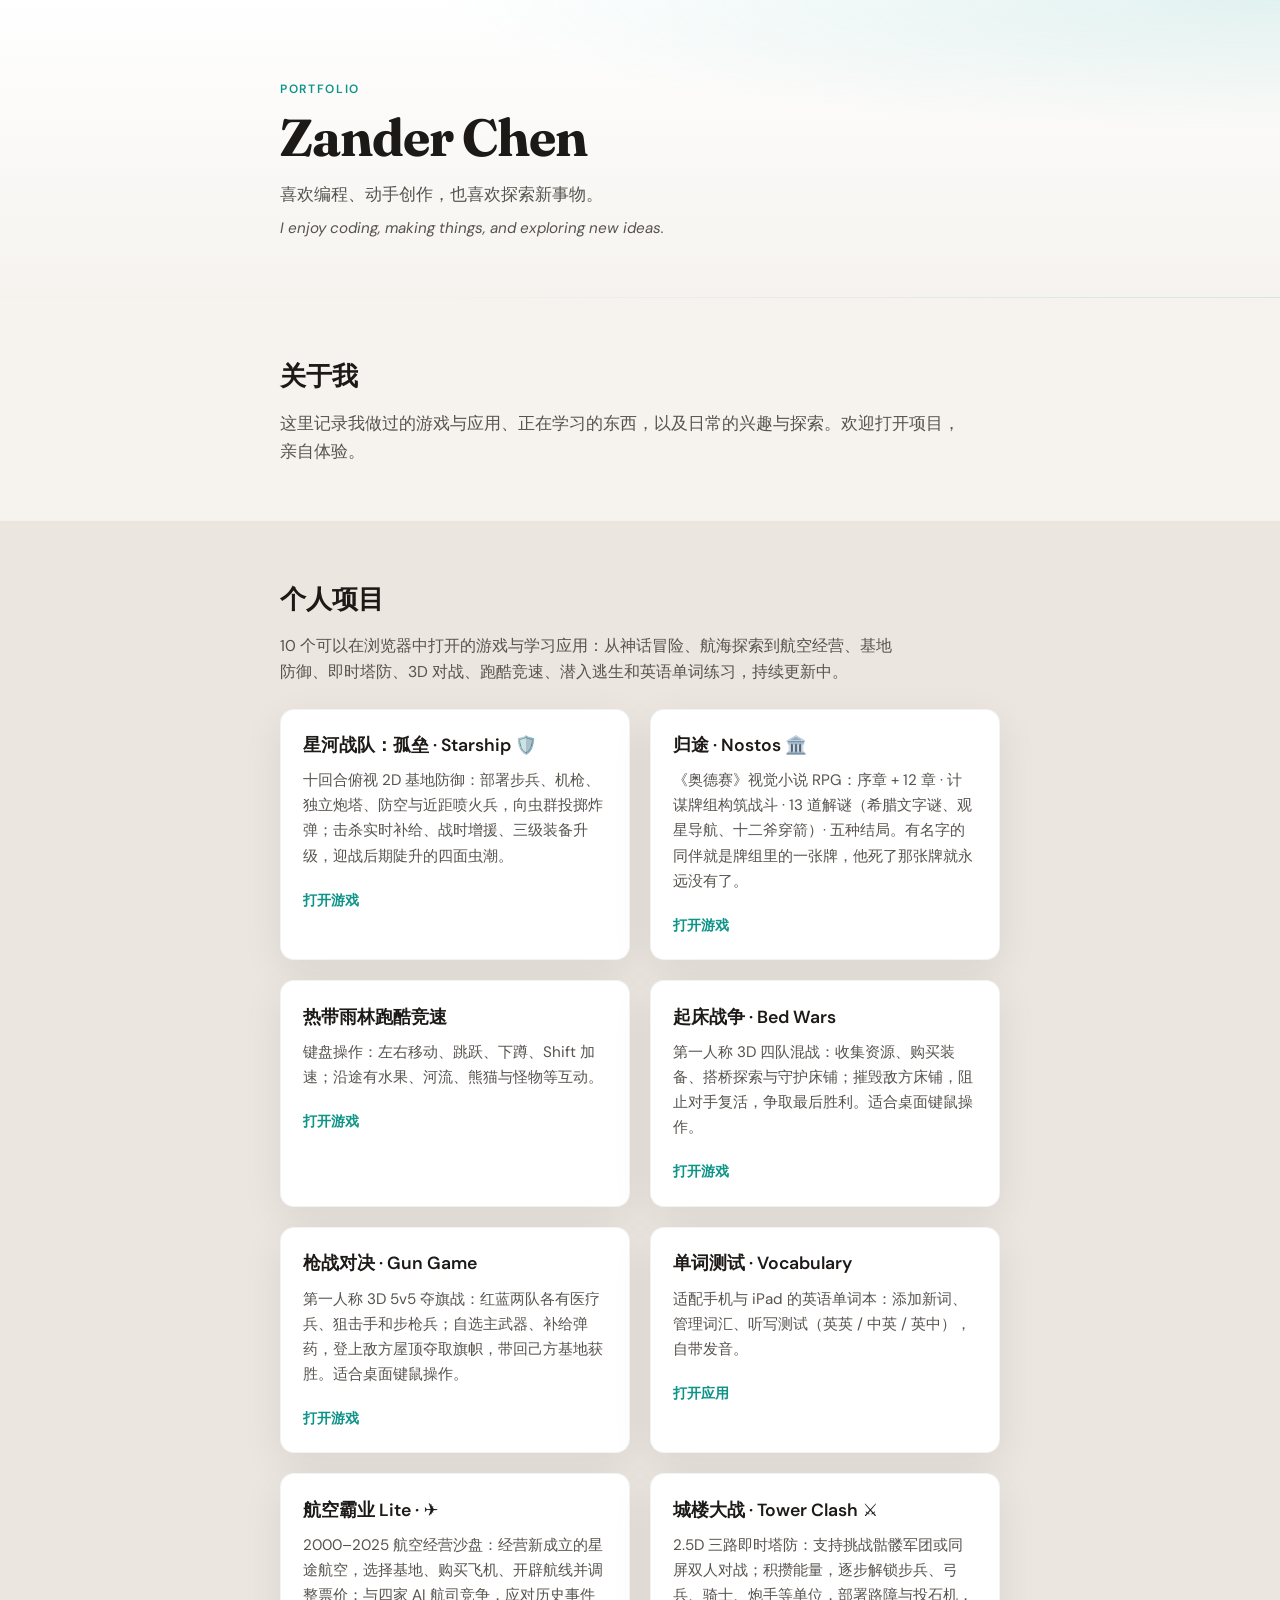
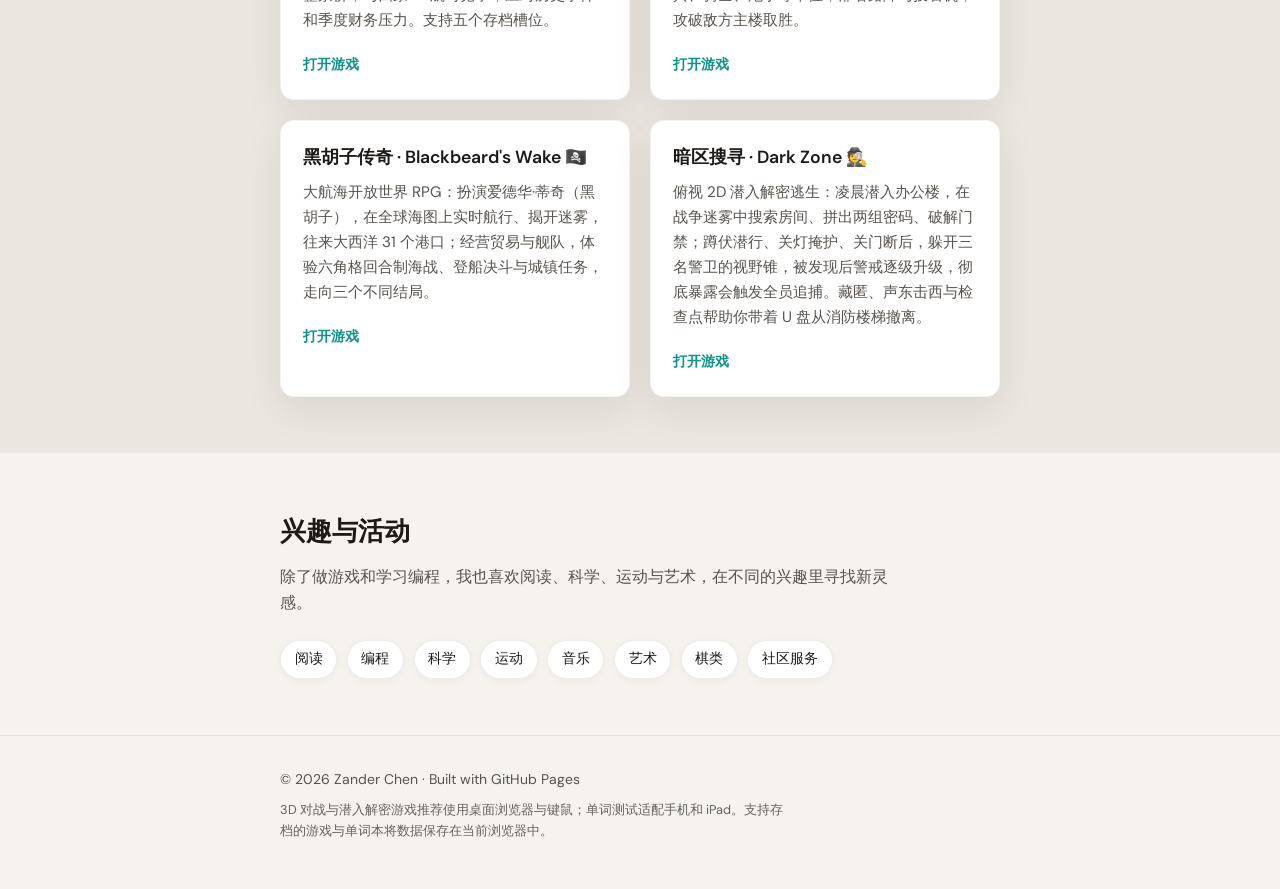
==== commit 3c284106: "feat(starship): add ten-round outpost defense campaign Includes real-time reinforcements, throwable " ====
--- a/index.html
+++ b/index.html
@@ -45,9 +45,18 @@
         <div class="wrap">
           <h2 id="projects-heading">个人项目</h2>
           <p class="section-intro">
-            9 个可以在浏览器中打开的游戏与学习应用：从神话冒险、航海探索到航空经营、即时塔防、3D 对战、跑酷竞速、潜入逃生和英语单词练习，持续更新中。
+            10 个可以在浏览器中打开的游戏与学习应用：从神话冒险、航海探索到航空经营、基地防御、即时塔防、3D 对战、跑酷竞速、潜入逃生和英语单词练习，持续更新中。
           </p>
           <ul class="card-grid">
+            <li>
+              <article class="card">
+                <h3>星河战队：孤垒 · Starship 🛡️</h3>
+                <p>
+                  十回合俯视 2D 基地防御：部署步兵、机枪、独立炮塔、防空与近距喷火兵，向虫群投掷炸弹；击杀实时补给、战时增援、三级装备升级，迎战后期陡升的四面虫潮。
+                </p>
+                <a class="card-link" href="starship/index.html">打开游戏</a>
+              </article>
+            </li>
             <li>
               <article class="card">
                 <h3>归途 · Nostos 🏛️</h3>
